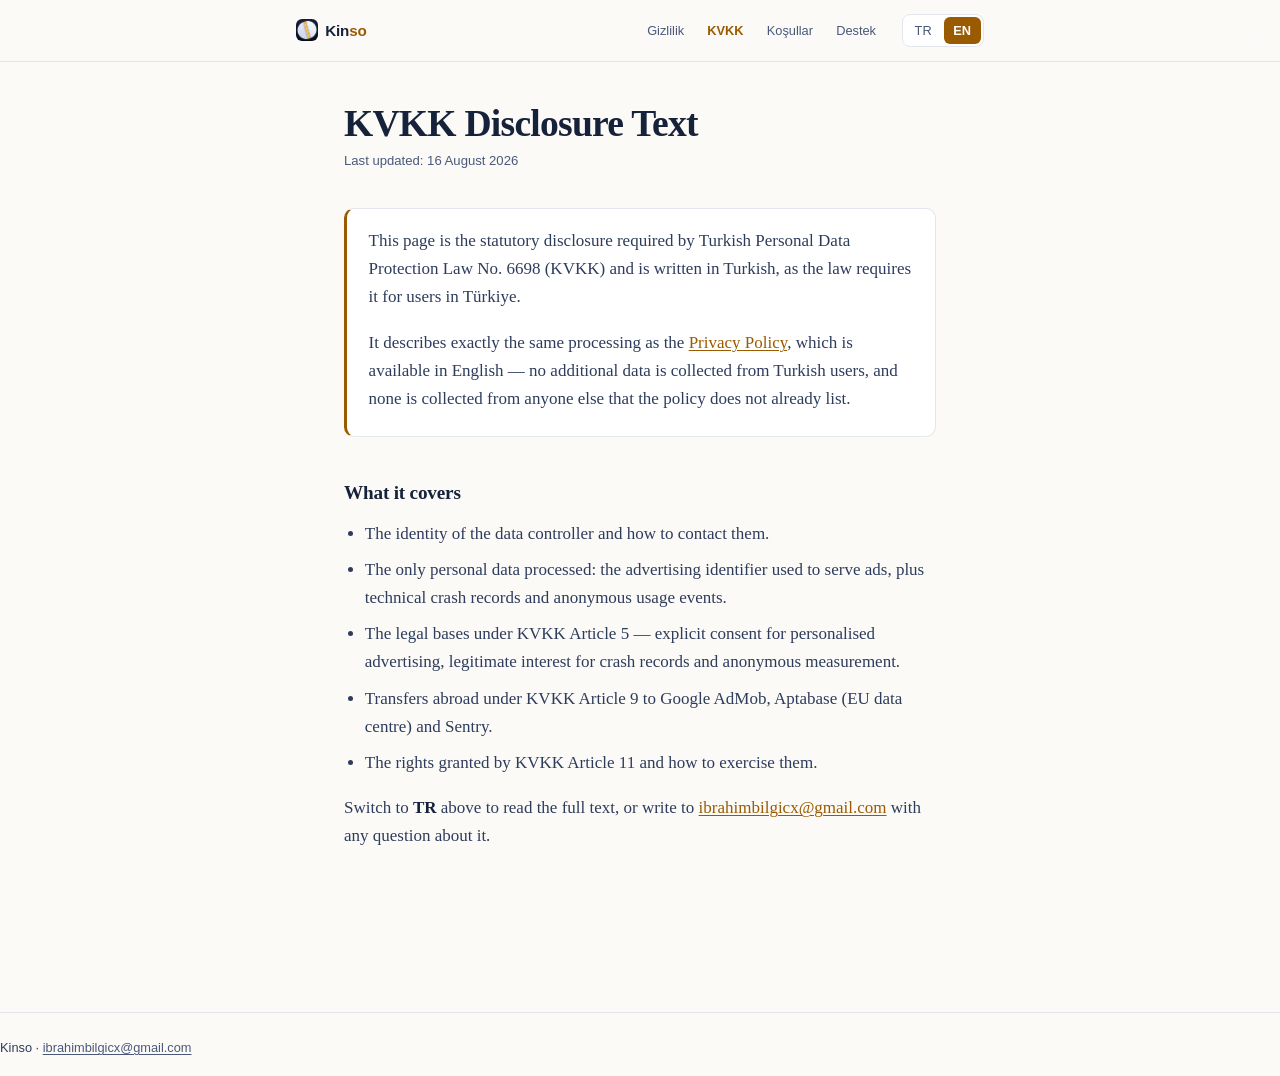
==== kvkk.html @ 8e06f01c "feat: Kinso yasal ve destek sayfalari Gizlilik politikasi, KVKK aydinlatma metni, kullanim kosullari" ====
<!doctype html>
<html lang="tr">
<head>
<meta charset="utf-8">
<meta name="viewport" content="width=device-width, initial-scale=1">
<title>Kinso — KVKK Aydınlatma Metni</title>
<meta name="description" content="Kinso için 6698 sayılı Kişisel Verilerin Korunması Kanunu kapsamında aydınlatma metni: veri sorumlusu, işlenen veriler, hukuki sebepler, aktarım ve KVKK m.11 hakları.">
<link rel="icon" href="icon.png">
<link rel="stylesheet" href="style.css">
</head>
<body data-title-tr="Kinso — KVKK Aydınlatma Metni" data-title-en="Kinso — KVKK Disclosure Text">

<header>
  <div class="bar">
    <a class="brand" href="index.html"><img src="icon.png" alt="">Kin<span>so</span></a>
    <nav class="chrome">
      <a href="privacy.html">Gizlilik</a>
      <a href="kvkk.html" aria-current="page">KVKK</a>
      <a href="terms.html">Koşullar</a>
      <a href="support.html">Destek</a>
    </nav>
    <div class="lang">
      <button type="button" data-set-lang="tr" aria-pressed="true">TR</button>
      <button type="button" data-set-lang="en" aria-pressed="false">EN</button>
    </div>
  </div>
</header>

<main>

<div data-lang="tr" class="active">
  <h1>KVKK Aydınlatma Metni</h1>
  <p class="updated">Son güncelleme: 16 Ağustos 2026 · 6698 sayılı Kişisel Verilerin Korunması Kanunu m.10</p>

  <div class="ozet">
    <p>Bu metin, <strong>Kinso</strong> mobil uygulamasında kişisel verilerin
    işlenmesine ilişkin yasal aydınlatmadır. Günlük dildeki tam açıklama için
    <a href="privacy.html">Gizlilik Politikası</a> sayfasına bakabilirsin.</p>
    <p><strong>Kapsamın özeti:</strong> Alışkanlık verilerin cihazından hiç
    çıkmadığı için veri sorumlusunun erişimine girmez. KVKK kapsamına giren tek
    veri, reklam gösterimi için işlenen <strong>reklam kimliğidir</strong>.</p>
  </div>

  <h2>1. Veri sorumlusu</h2>
  <p>KVKK uyarınca kişisel verileriniz, veri sorumlusu sıfatıyla
  <strong>İbrahim Bilgiç (AppFellas)</strong> tarafından işlenmektedir.</p>
  <p>Başvuru ve iletişim:
  <a href="mailto:ibrahimbilgicx@gmail.com">ibrahimbilgicx@gmail.com</a>.
  Yazılı başvuru yapmak isterseniz, posta adresi bu e-posta üzerinden
  talebinize özel olarak bildirilir.</p>

  <h2>2. İşlenen kişisel veriler</h2>
  <p>Kinso hesap açmaz, giriş istemez ve bir sunucusu yoktur. Bu nedenle ad,
  soyad, e-posta, telefon, adres, konum, kamera/galeri içeriği gibi hiçbir
  veri toplanmaz. İşlenen veriler şunlarla sınırlıdır:</p>
  <ul>
    <li><strong>Reklam kimliği</strong> (iOS'ta IDFA, Android'de Reklam
    Kimliği) ve reklam ağının gösterim için işlediği genel cihaz bilgileri.</li>
    <li><strong>Teknik çökme kayıtları:</strong> hata yığını, uygulama sürümü,
    işletim sistemi sürümü, cihaz modeli.</li>
    <li><strong>Kimliksiz kullanım olayları:</strong> üç adet olay ile uygulama
    sürümü, işletim sistemi, cihaz modeli, dil ve ülke bilgisi. Bu kayıtlarda
    kimlik veya cihaz tanımlayıcısı bulunmaz; IP adresi saklanmaz. Kimliksiz
    olduğu ölçüde KVKK anlamında kişisel veri niteliği taşımaz, yine de
    şeffaflık için burada belirtilmiştir.</li>
  </ul>
  <p><strong>Alışkanlık verileriniz</strong> (alışkanlık adları, notlar, niyet
  kartları, işaretleme tarihleri, seriler) yalnızca cihazınızda saklanır;
  veri sorumlusuna aktarılmaz ve veri sorumlusu tarafından görülemez.</p>

  <h2>3. İşleme amaçları</h2>
  <ul>
    <li>Ücretsiz uygulamanın reklamla finanse edilmesi ve reklam gösteriminin
    sağlanması.</li>
    <li>Uygulamanın çalışır durumda tutulması, hata ve çökmelerin giderilmesi.</li>
    <li>Ürünün geliştirilmesi amacıyla kimliksiz, istatistiksel analiz.</li>
  </ul>

  <h2>4. Hukuki sebepler (KVKK m.5)</h2>
  <ul>
    <li><strong>Açık rıza (m.5/1):</strong> Kişiselleştirilmiş reklam
    gösterimi için reklam kimliğinin işlenmesi. Rıza, uygulamadaki rıza ekranı
    (ve iOS'ta sistem izleme izni) ile alınır;
    <code>Ayarlar → Reklam tercihleri</code> üzerinden istediğiniz zaman geri
    alınabilir.</li>
    <li><strong>Meşru menfaat (m.5/2-f):</strong> Uygulamanın güvenli ve
    çalışır kalması için teknik çökme kayıtlarının işlenmesi ve kimliksiz
    kullanım ölçümü. Bu işleme <code>Ayarlar → Kullanım ölçümü</code>
    düğmesiyle tümüyle kapatılabilir.</li>
    <li><strong>Hukuki yükümlülük (m.5/2-ç):</strong> Mevzuattan doğan
    yükümlülüklerin yerine getirilmesi.</li>
  </ul>

  <h2>5. Toplama yöntemi</h2>
  <p>Veriler, uygulamanın kullanımı sırasında elektronik ortamda, otomatik
  yollarla ve uygulamaya gömülü yazılım geliştirme kitleri (SDK) aracılığıyla
  toplanır. Uygulama içinde doldurulan bir form ya da bize gönderilen bir
  kullanıcı girdisi yoktur.</p>

  <h2>6. Aktarım ve yurt dışına aktarım</h2>
  <p>Veriler, yalnızca aşağıdaki hizmet sağlayıcıların altyapılarında ve
  yukarıdaki amaçlarla sınırlı olarak işlenir:</p>
  <ul>
    <li><strong>Google AdMob</strong> (Google Ireland Limited / Google LLC) —
    reklam gösterimi.
    <a href="https://policies.google.com/technologies/partner-sites" rel="noopener">Politika</a></li>
    <li><strong>Aptabase</strong> — kimliksiz kullanım ölçümü; veriler
    <strong>Avrupa Birliği</strong> veri merkezinde işlenir.</li>
    <li><strong>Sentry</strong> (Functional Software, Inc.) — teknik çökme
    kayıtları.</li>
  </ul>
  <p>Bu hizmet sağlayıcıların sunucuları yurt dışında bulunduğundan, söz
  konusu veriler KVKK m.9 çerçevesinde yurt dışına aktarılmaktadır. Reklam
  kimliği bakımından aktarım <strong>açık rızanıza</strong> dayanır; rıza
  vermediğinizde kişiselleştirilmiş reklam için aktarım yapılmaz ve uygulama
  aynı şekilde çalışır. Veriler, kanunen yetkili kamu kurum ve kuruluşlarının
  mevzuata uygun talepleri dışında üçüncü kişilerle paylaşılmaz.</p>

  <h2>7. Saklama süresi</h2>
  <p>Cihazınızdaki veriler, siz silene ya da uygulamayı kaldırana kadar
  cihazınızda kalır; veri sorumlusunda bir kopyası bulunmaz. Reklam kimliği
  veri sorumlusu tarafından saklanmaz. Çökme kayıtları ve kimliksiz kullanım
  olayları, ilgili hizmet sağlayıcının saklama politikası uyarınca sınırlı
  süreyle tutulur ve süre sonunda silinir.</p>

  <h2>8. İlgili kişinin hakları (KVKK m.11)</h2>
  <p>Veri sorumlusuna başvurarak;</p>
  <ul>
    <li>Kişisel verinizin işlenip işlenmediğini öğrenme, işlenmişse buna
    ilişkin bilgi talep etme,</li>
    <li>İşlenme amacını ve amacına uygun kullanılıp kullanılmadığını öğrenme,</li>
    <li>Yurt içinde veya yurt dışında aktarıldığı üçüncü kişileri bilme,</li>
    <li>Eksik veya yanlış işlenmişse düzeltilmesini isteme,</li>
    <li>Kanundaki şartlar çerçevesinde silinmesini veya yok edilmesini
    isteme,</li>
    <li>Düzeltme, silme ve yok etme işlemlerinin aktarıldığı üçüncü kişilere
    bildirilmesini isteme,</li>
    <li>Münhasıran otomatik sistemlerle analiz edilmesi suretiyle aleyhinize
    bir sonucun ortaya çıkmasına itiraz etme,</li>
    <li>Kanuna aykırı işleme sebebiyle zarara uğramanız hâlinde zararın
    giderilmesini talep etme</li>
  </ul>
  <p>haklarına sahipsiniz.</p>

  <h2>9. Başvuru yolu</h2>
  <p>Taleplerinizi
  <a href="mailto:ibrahimbilgicx@gmail.com">ibrahimbilgicx@gmail.com</a>
  adresine iletebilirsiniz. Veri Sorumlusuna Başvuru Usul ve Esasları Hakkında
  Tebliğ uyarınca kimliğinizi doğrulayıcı bilgi talep edilebilir. Başvurular
  en geç <strong>30 gün</strong> içinde ücretsiz olarak sonuçlandırılır;
  işlemin ayrıca bir maliyet gerektirmesi hâlinde Kurul'un belirlediği tarife
  uygulanabilir. Başvurunuzun reddedilmesi veya süresinde yanıt verilmemesi
  hâlinde Kişisel Verileri Koruma Kurulu'na şikâyette bulunabilirsiniz
  (KVKK m.14).</p>

  <h2>10. Değişiklikler</h2>
  <p>Bu aydınlatma metni değişirse bu sayfa güncellenir ve üstteki tarih
  değişir.</p>
</div>

<div data-lang="en">
  <h1>KVKK Disclosure Text</h1>
  <p class="updated">Last updated: 16 August 2026</p>

  <div class="ozet">
    <p>This page is the statutory disclosure required by Turkish Personal Data
    Protection Law No. 6698 (KVKK) and is written in Turkish, as the law
    requires it for users in Türkiye.</p>
    <p>It describes exactly the same processing as the
    <a href="privacy.html">Privacy Policy</a>, which is available in English —
    no additional data is collected from Turkish users, and none is collected
    from anyone else that the policy does not already list.</p>
  </div>

  <h2>What it covers</h2>
  <ul>
    <li>The identity of the data controller and how to contact them.</li>
    <li>The only personal data processed: the advertising identifier used to
    serve ads, plus technical crash records and anonymous usage events.</li>
    <li>The legal bases under KVKK Article 5 — explicit consent for
    personalised advertising, legitimate interest for crash records and
    anonymous measurement.</li>
    <li>Transfers abroad under KVKK Article 9 to Google AdMob, Aptabase (EU
    data centre) and Sentry.</li>
    <li>The rights granted by KVKK Article 11 and how to exercise them.</li>
  </ul>

  <p>Switch to <strong>TR</strong> above to read the full text, or write to
  <a href="mailto:ibrahimbilgicx@gmail.com">ibrahimbilgicx@gmail.com</a> with
  any question about it.</p>
</div>

</main>

<footer>
  <p>Kinso · <a href="mailto:ibrahimbilgicx@gmail.com">ibrahimbilgicx@gmail.com</a></p>
</footer>

<script src="lang.js"></script>
</body>
</html>
---- style.css ----
/* Kinso yasal sayfaları — tek stil dosyası, dış bağımlılık yok.
   Palet `src/ui/tema.ts` ile akraba: mürekkep #0A0F1E, gece #121A30,
   altın #F5B93F.

   ★ Altın beyaz zeminde 1,77:1 verir — okunmaz. Açık temada altının yerini
   aynı aileden koyu kehribar (#9A5B00, 5,2:1) alır; koyu temada gerçek altın
   döner (#F5B93F, 10,81:1). Uygulamadaki "altın yalnız onarım" kuralı burada
   geçerli değil: bu sayfalarda altın yalnız bağlantı ve vurgu rengidir. */

:root {
  --bg:        #FBFAF7;
  --surface:   #FFFFFF;
  --ink:       #16223A;
  --ink-soft:  #2E3C5C;
  --ink-mute:  #4A587A;
  --rule:      #E3E6EC;
  --accent:    #9A5B00;
  --accent-bg: #FBF0DC;
  --warn-bg:   #FFF4E5;
  --warn-ink:  #7A4B00;
  --warn-rule: #F0C98A;
}

@media (prefers-color-scheme: dark) {
  :root {
    --bg:        #0A0F1E;
    --surface:   #121A30;
    --ink:       #EDF1FA;
    --ink-soft:  #C7D0E6;
    --ink-mute:  #8E9BBD;
    --rule:      #243052;
    --accent:    #F5B93F;
    --accent-bg: #1B2440;
    --warn-bg:   #241C10;
    --warn-ink:  #F0C98A;
    --warn-rule: #4E3D1C;
  }
}

/* Okuyucunun tema düğmesi medya sorgusunu her iki yönde de ezmeli. */
:root[data-theme="light"] {
  --bg: #FBFAF7; --surface: #FFFFFF; --ink: #16223A; --ink-soft: #2E3C5C;
  --ink-mute: #4A587A; --rule: #E3E6EC; --accent: #9A5B00; --accent-bg: #FBF0DC;
  --warn-bg: #FFF4E5; --warn-ink: #7A4B00; --warn-rule: #F0C98A;
}
:root[data-theme="dark"] {
  --bg: #0A0F1E; --surface: #121A30; --ink: #EDF1FA; --ink-soft: #C7D0E6;
  --ink-mute: #8E9BBD; --rule: #243052; --accent: #F5B93F; --accent-bg: #1B2440;
  --warn-bg: #241C10; --warn-ink: #F0C98A; --warn-rule: #4E3D1C;
}

* { box-sizing: border-box; }

body {
  margin: 0;
  background: var(--bg);
  color: var(--ink);
  /* Uzun hukuki metin için serif; arayüz parçaları sans. */
  font: 400 17px/1.65 Georgia, 'Times New Roman', serif;
  -webkit-text-size-adjust: 100%;
}

.chrome {
  font-family: -apple-system, BlinkMacSystemFont, 'Segoe UI', Roboto, sans-serif;
}

/* ---------- Üst şerit ---------- */

header {
  position: sticky;
  top: 0;
  z-index: 10;
  background: color-mix(in srgb, var(--bg) 88%, transparent);
  backdrop-filter: blur(12px);
  border-bottom: 1px solid var(--rule);
}

.bar {
  max-width: 46rem;
  margin: 0 auto;
  padding: 0.85rem 1.5rem;
  display: flex;
  align-items: center;
  gap: 1rem;
  flex-wrap: wrap;
}

.brand {
  font-family: -apple-system, BlinkMacSystemFont, 'Segoe UI', Roboto, sans-serif;
  font-weight: 650;
  font-size: 0.95rem;
  letter-spacing: -0.01em;
  color: var(--ink);
  text-decoration: none;
  display: inline-flex;
  align-items: center;
}
/* ★ `gap` KULLANILMAZ: "Kin" ile <span>so</span> ayrı birer anonim flex öğesi
   olur ve marka adı "Kin so" diye ikiye ayrılır. Boşluk yalnız ikonun sağında. */
.brand img {
  width: 22px; height: 22px; border-radius: 6px; display: block;
  margin-right: 0.45rem;
}
.brand span { color: var(--accent); }

nav {
  display: flex;
  gap: 0.25rem;
  margin-left: auto;
  flex-wrap: wrap;
}

nav a, .lang button {
  font-family: -apple-system, BlinkMacSystemFont, 'Segoe UI', Roboto, sans-serif;
  font-size: 0.8rem;
  color: var(--ink-mute);
  text-decoration: none;
  padding: 0.35rem 0.6rem;
  border-radius: 6px;
  border: 0;
  background: transparent;
  cursor: pointer;
  line-height: 1.2;
}
nav a:hover, .lang button:hover { color: var(--ink); background: var(--accent-bg); }
nav a[aria-current="page"] { color: var(--accent); font-weight: 600; }

.lang {
  display: flex;
  gap: 0.15rem;
  padding: 0.15rem;
  background: var(--surface);
  border: 1px solid var(--rule);
  border-radius: 8px;
}
.lang button[aria-pressed="true"] {
  background: var(--accent);
  color: var(--surface);
  font-weight: 600;
}

/* ---------- Gövde ---------- */

main {
  max-width: 40rem;
  margin: 0 auto;
  padding: 2.5rem 1.5rem 5rem;
}

h1 {
  font-size: clamp(1.75rem, 5vw, 2.35rem);
  line-height: 1.15;
  letter-spacing: -0.02em;
  margin: 0 0 0.35rem;
  text-wrap: balance;
}

.updated {
  font-family: -apple-system, BlinkMacSystemFont, 'Segoe UI', Roboto, sans-serif;
  font-size: 0.82rem;
  color: var(--ink-mute);
  margin: 0 0 2.25rem;
}

h2 {
  font-size: 1.2rem;
  letter-spacing: -0.01em;
  margin: 2.75rem 0 0.75rem;
  padding-top: 1.5rem;
  border-top: 1px solid var(--rule);
  text-wrap: balance;
}
h2:first-of-type { border-top: 0; padding-top: 0; margin-top: 2rem; }

h3 {
  font-family: -apple-system, BlinkMacSystemFont, 'Segoe UI', Roboto, sans-serif;
  font-size: 0.95rem;
  margin: 1.75rem 0 0.5rem;
  color: var(--ink);
}

p, li { color: var(--ink-soft); }
p { margin: 0 0 1.1rem; }
strong { color: var(--ink); font-weight: 700; }

ul { margin: 0 0 1.1rem; padding-left: 1.3rem; }
li { margin-bottom: 0.5rem; }

a { color: var(--accent); text-decoration-thickness: 1px; text-underline-offset: 2px; }

/* Uzun URL'ler dar ekranda taşmasın. */
a[href^="http"] { overflow-wrap: anywhere; }

/* Ayarlar yolu, olay adı gibi birebir alıntılar. */
code {
  font-family: ui-monospace, SFMono-Regular, Menlo, monospace;
  font-size: 0.85em;
  background: var(--accent-bg);
  color: var(--ink);
  border-radius: 4px;
  padding: 0.1em 0.35em;
}

/* ---------- Doldurulacak alanlar ---------- */

mark.todo {
  background: var(--warn-bg);
  color: var(--warn-ink);
  border: 1px dashed var(--warn-rule);
  border-radius: 4px;
  padding: 0.05em 0.35em;
  font-family: ui-monospace, SFMono-Regular, Menlo, monospace;
  font-size: 0.85em;
  font-style: normal;
}

.notice {
  background: var(--warn-bg);
  border: 1px solid var(--warn-rule);
  border-radius: 10px;
  padding: 1rem 1.15rem;
  margin: 0 0 2.5rem;
  font-family: -apple-system, BlinkMacSystemFont, 'Segoe UI', Roboto, sans-serif;
  font-size: 0.87rem;
  line-height: 1.55;
  color: var(--warn-ink);
}
.notice p { color: inherit; margin: 0; }
.notice strong { color: inherit; }

/* ---------- Özet kutusu (uzun metnin başındaki kısa cevap) ---------- */

.ozet {
  background: var(--surface);
  border: 1px solid var(--rule);
  border-left: 3px solid var(--accent);
  border-radius: 10px;
  padding: 1.15rem 1.35rem 0.3rem;
  margin: 0 0 2.5rem;
}
.ozet p:last-child { margin-bottom: 1.1rem; }

/* ---------- Dil değişimi ---------- */

[data-lang] { display: none; }
[data-lang].active { display: block; }

/* ---------- Ayak ---------- */

footer {
  border-top: 1px solid var(--rule);
  margin-top: 4rem;
  padding-top: 1.5rem;
  font-family: -apple-system, BlinkMacSystemFont, 'Segoe UI', Roboto, sans-serif;
  font-size: 0.8rem;
  color: var(--ink-mute);
}
footer a { color: var(--ink-mute); }

:focus-visible {
  outline: 2px solid var(--accent);
  outline-offset: 2px;
  border-radius: 4px;
}

/* ---------- Kart listesi (giriş sayfası) ---------- */

.cards { display: grid; gap: 0.85rem; margin: 2rem 0 0; padding: 0; list-style: none; }
.cards li { margin: 0; }
.cards a {
  display: block;
  background: var(--surface);
  border: 1px solid var(--rule);
  border-radius: 12px;
  padding: 1.1rem 1.25rem;
  text-decoration: none;
  color: inherit;
}
.cards a:hover { border-color: var(--accent); }
.cards h3 {
  font-family: -apple-system, BlinkMacSystemFont, 'Segoe UI', Roboto, sans-serif;
  margin: 0 0 0.2rem;
  font-size: 1rem;
  color: var(--ink);
}
.cards p { margin: 0; font-size: 0.9rem; color: var(--ink-mute); }
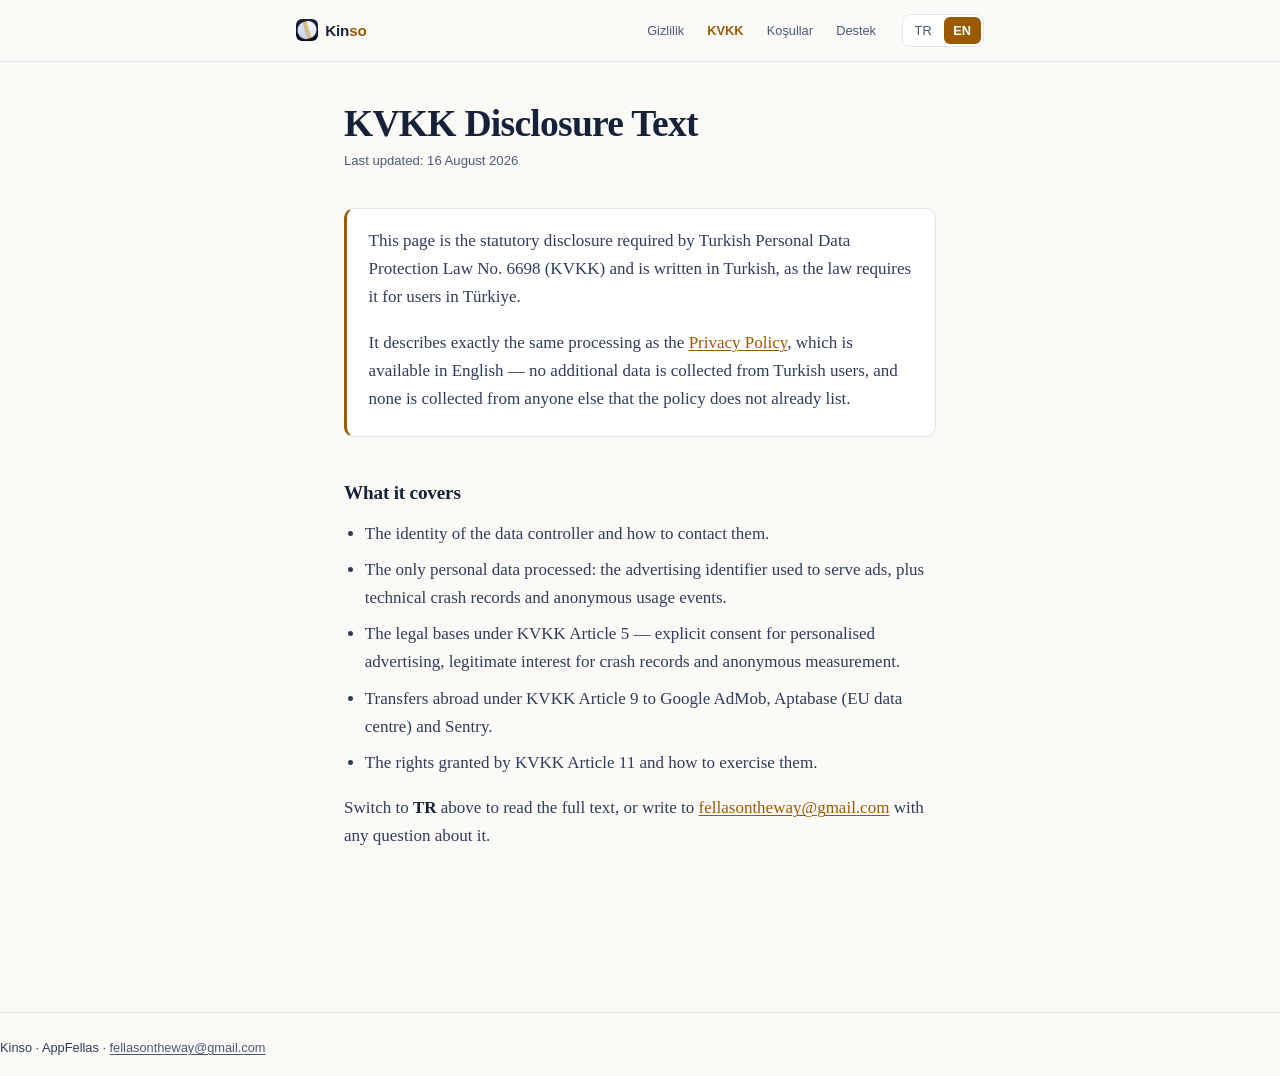
==== commit 9c89df12: "chore: iletisim adresi studyo hesabi, saglayici adi AppFellas Co-Authored-By: Claude Opus 5 (1M cont" ====
--- a/kvkk.html
+++ b/kvkk.html
@@ -43,9 +43,9 @@
 
   <h2>1. Veri sorumlusu</h2>
   <p>KVKK uyarınca kişisel verileriniz, veri sorumlusu sıfatıyla
-  <strong>İbrahim Bilgiç (AppFellas)</strong> tarafından işlenmektedir.</p>
+  <strong>AppFellas</strong> (İbrahim Bilgiç) tarafından işlenmektedir.</p>
   <p>Başvuru ve iletişim:
-  <a href="mailto:ibrahimbilgicx@gmail.com">ibrahimbilgicx@gmail.com</a>.
+  <a href="mailto:fellasontheway@gmail.com">fellasontheway@gmail.com</a>.
   Yazılı başvuru yapmak isterseniz, posta adresi bu e-posta üzerinden
   talebinize özel olarak bildirilir.</p>
 
@@ -144,7 +144,7 @@
 
   <h2>9. Başvuru yolu</h2>
   <p>Taleplerinizi
-  <a href="mailto:ibrahimbilgicx@gmail.com">ibrahimbilgicx@gmail.com</a>
+  <a href="mailto:fellasontheway@gmail.com">fellasontheway@gmail.com</a>
   adresine iletebilirsiniz. Veri Sorumlusuna Başvuru Usul ve Esasları Hakkında
   Tebliğ uyarınca kimliğinizi doğrulayıcı bilgi talep edilebilir. Başvurular
   en geç <strong>30 gün</strong> içinde ücretsiz olarak sonuçlandırılır;
@@ -186,14 +186,14 @@
   </ul>
 
   <p>Switch to <strong>TR</strong> above to read the full text, or write to
-  <a href="mailto:ibrahimbilgicx@gmail.com">ibrahimbilgicx@gmail.com</a> with
+  <a href="mailto:fellasontheway@gmail.com">fellasontheway@gmail.com</a> with
   any question about it.</p>
 </div>
 
 </main>
 
 <footer>
-  <p>Kinso · <a href="mailto:ibrahimbilgicx@gmail.com">ibrahimbilgicx@gmail.com</a></p>
+  <p>Kinso · AppFellas · <a href="mailto:fellasontheway@gmail.com">fellasontheway@gmail.com</a></p>
 </footer>
 
 <script src="lang.js"></script>
